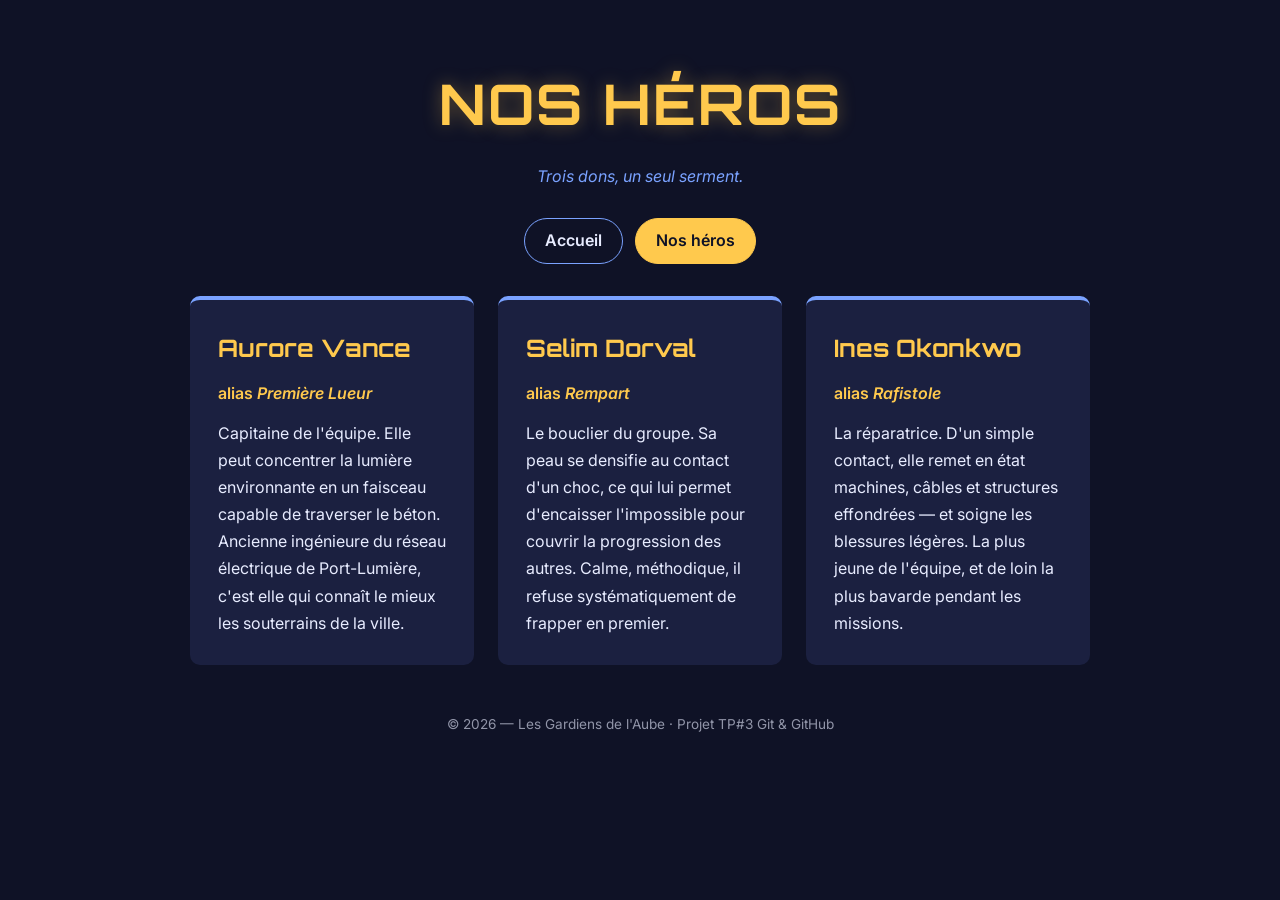
==== heroes.html @ 4a588823 "Changement fichier heroes.html" ====
<!DOCTYPE html>
<html lang="fr">
<head>
  <meta charset="UTF-8">
  <meta name="viewport" content="width=device-width, initial-scale=1.0">
  <title>Les Gardiens de l'Aube — Nos héros</title>
  <link rel="stylesheet" href="style.css">
</head>
<body>

  <header class="hero-banner">
    <h1 class="titre-principal">Nos héros</h1>
    <p class="slogan">Trois dons, un seul serment.</p>

    <nav class="menu">
      <a href="index.html">Accueil</a>
      <a href="heroes.html" class="actif">Nos héros</a>
    </nav>
  </header>

  <main class="grille-heros">

    <article class="carte-heros">
      <h2>Aurore Vance</h2>
      <p class="alias">alias <em>Première Lueur</em></p>
      <p>
        Capitaine de l'équipe. Elle peut concentrer la lumière environnante en un
        faisceau capable de traverser le béton. Ancienne ingénieure du réseau
        électrique de Port-Lumière, c'est elle qui connaît le mieux les souterrains
        de la ville.
      </p>
    </article>

    <article class="carte-heros">
      <h2>Selim Dorval</h2>
      <p class="alias">alias <em>Rempart</em></p>
      <p>
        Le bouclier du groupe. Sa peau se densifie au contact d'un choc, ce qui lui
        permet d'encaisser l'impossible pour couvrir la progression des autres.
        Calme, méthodique, il refuse systématiquement de frapper en premier.
      </p>
    </article>

    <article class="carte-heros">
      <h2>Ines Okonkwo</h2>
      <p class="alias">alias <em>Rafistole</em></p>
      <p>
        La réparatrice. D'un simple contact, elle remet en état machines, câbles et
        structures effondrées — et soigne les blessures légères. La plus jeune de
        l'équipe, et de loin la plus bavarde pendant les missions.
      </p>
    </article>

  </main>

  <footer>
    <p>© 2026 — Les Gardiens de l'Aube · Projet TP#3 Git &amp; GitHub</p>
  </footer>

</body>
</html>
---- style.css ----
/* ===== Police personnalisée ===== */
@import url('https://fonts.googleapis.com/css2?family=Orbitron:wght@600;800&family=Inter:wght@400;600&display=swap');

/* ===== Variables ===== */
:root {
  --fond: #0f1226;
  --fond-carte: #1b2040;
  --texte: #e8ecff;
  --accent: #ffc94d;
  --accent-doux: #7aa2ff;
}

/* ===== Base ===== */
* {
  box-sizing: border-box;
  margin: 0;
  padding: 0;
}

body {
  background-color: var(--fond);   /* couleur de fond */
  color: var(--texte);             /* couleur du texte */
  font-family: 'Inter', Arial, sans-serif;
  line-height: 1.7;
  padding: 0 1.5rem 3rem;
}

/* ===== En-tête / titre mis en valeur ===== */
.hero-banner {
  text-align: center;
  padding: 3.5rem 1rem 2rem;
}

.titre-principal {
  font-family: 'Orbitron', sans-serif;
  font-size: clamp(2rem, 7vw, 3.5rem);
  letter-spacing: 2px;
  text-transform: uppercase;
  color: var(--accent);
  text-shadow: 0 0 18px rgba(255, 201, 77, 0.35);
}

.slogan {
  margin-top: 0.75rem;
  font-style: italic;
  color: var(--accent-doux);
}

/* ===== Menu de navigation ===== */
.menu {
  margin-top: 1.75rem;
  display: flex;
  justify-content: center;
  gap: 0.75rem;
  flex-wrap: wrap;
}

.menu a {
  color: var(--texte);
  text-decoration: none;
  font-weight: 600;
  padding: 0.5rem 1.25rem;
  border: 1px solid var(--accent-doux);
  border-radius: 999px;
  transition: background-color 0.2s, color 0.2s;
}

.menu a:hover,
.menu a.actif {
  background-color: var(--accent);
  border-color: var(--accent);
  color: var(--fond);
}

/* ===== Contenu ===== */
main {
  max-width: 900px;
  margin: 0 auto;
}

h2 {
  font-family: 'Orbitron', sans-serif;
  color: var(--accent);
  margin-bottom: 0.75rem;
}

section {
  background-color: var(--fond-carte);
  border-left: 4px solid var(--accent);
  border-radius: 10px;
  padding: 1.75rem;
  margin-bottom: 1.5rem;
}

section p + p {
  margin-top: 1rem;
}

ul {
  list-style: none;
  margin-top: 0.5rem;
}

li::before {
  content: "▹ ";
  color: var(--accent-doux);
}

.appel {
  margin-top: 1.25rem;
}

a {
  color: var(--accent-doux);
}

/* ===== Page héros ===== */
.grille-heros {
  display: grid;
  gap: 1.5rem;
  grid-template-columns: repeat(auto-fit, minmax(260px, 1fr));
}

.carte-heros {
  background-color: var(--fond-carte);
  border-radius: 10px;
  padding: 1.75rem;
  border-top: 4px solid var(--accent-doux);
  transition: transform 0.2s;
}

.carte-heros:hover {
  transform: translateY(-5px);
}

.alias {
  color: var(--accent);
  font-weight: 600;
  margin-bottom: 0.75rem;
}

/* ===== Pied de page ===== */
footer {
  text-align: center;
  margin-top: 3rem;
  font-size: 0.85rem;
  opacity: 0.6;
}
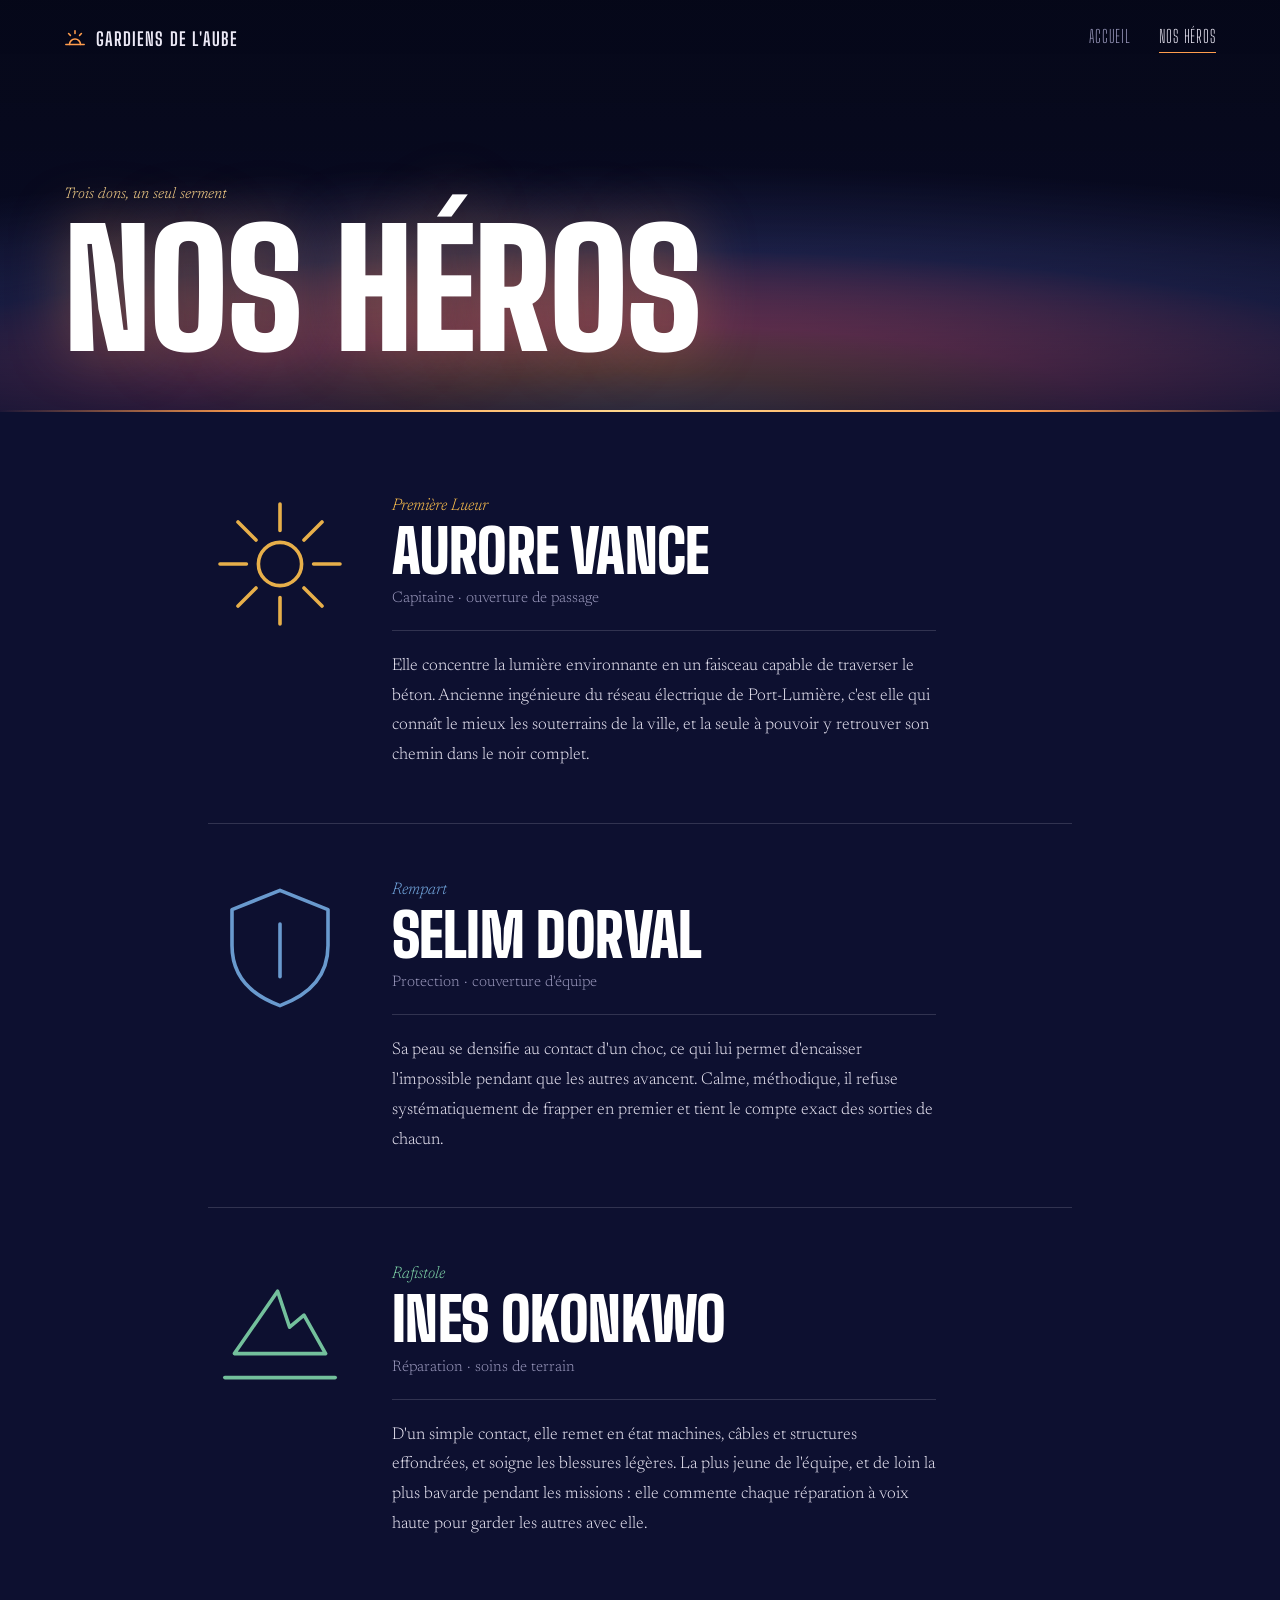
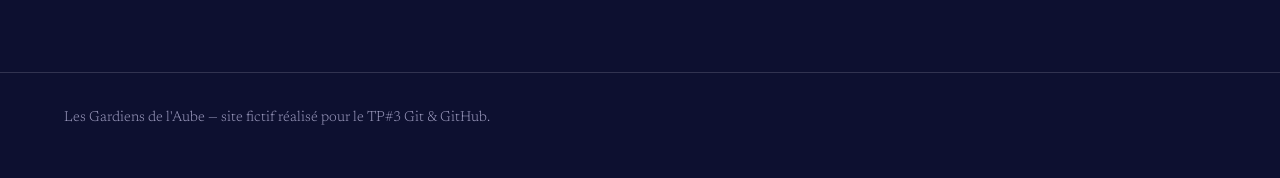
==== commit 93ed330d: "finition du projet" ====
--- a/heroes.html
+++ b/heroes.html
@@ -3,58 +3,106 @@
 <head>
   <meta charset="UTF-8">
   <meta name="viewport" content="width=device-width, initial-scale=1.0">
-  <title>Les Gardiens de l'Aube — Nos héros</title>
+  <title>Nos héros — Les Gardiens de l'Aube</title>
   <link rel="stylesheet" href="style.css">
 </head>
 <body>
 
-  <header class="hero-banner">
-    <h1 class="titre-principal">Nos héros</h1>
-    <p class="slogan">Trois dons, un seul serment.</p>
+  <!-- ===== Barre de navigation ===== -->
+  <nav class="nav">
+    <a class="nav__marque" href="index.html">
+      <svg viewBox="0 0 24 24" aria-hidden="true" focusable="false">
+        <path d="M2 18h20" />
+        <path d="M12 18a6 6 0 0 1 12 0" transform="translate(-6 0)" />
+        <path d="M12 3v3M5 6l2 2M19 6l-2 2" />
+      </svg>
+      Gardiens de l'Aube
+    </a>
+    <ul class="nav__liens">
+      <li><a href="index.html">Accueil</a></li>
+      <li><a href="heroes.html" aria-current="page">Nos héros</a></li>
+    </ul>
+  </nav>
 
-    <nav class="menu">
-      <a href="index.html">Accueil</a>
-      <a href="heroes.html" class="actif">Nos héros</a>
-    </nav>
+  <header class="horizon horizon--court">
+    <div class="horizon__ciel"></div>
+    <div class="horizon__contenu">
+      <p class="horizon__lieu">Trois dons, un seul serment</p>
+      <h1 class="titre">Nos héros</h1>
+    </div>
+    <div class="horizon__ligne"></div>
   </header>
 
-  <main class="grille-heros">
+  <main class="equipe">
 
-    <article class="carte-heros">
-      <h2>Aurore Vance</h2>
-      <p class="alias">alias <em>Première Lueur</em></p>
-      <p>
-        Capitaine de l'équipe. Elle peut concentrer la lumière environnante en un
-        faisceau capable de traverser le béton. Ancienne ingénieure du réseau
-        électrique de Port-Lumière, c'est elle qui connaît le mieux les souterrains
-        de la ville.
-      </p>
+    <!-- ===== Aurore Vance ===== -->
+    <article class="fiche" style="--signature:#ffc14d">
+      <div class="fiche__sigle">
+        <svg viewBox="0 0 120 120" aria-hidden="true" focusable="false">
+          <circle cx="60" cy="60" r="18" />
+          <path d="M60 10v22M60 88v22M10 60h22M88 60h22M25 25l15 15M95 95L80 80M95 25L80 40M25 95l15-15" />
+        </svg>
+      </div>
+      <div class="fiche__texte">
+        <p class="fiche__alias">Première Lueur</p>
+        <h2 class="fiche__nom">Aurore Vance</h2>
+        <p class="fiche__role">Capitaine · ouverture de passage</p>
+        <p>
+          Elle concentre la lumière environnante en un faisceau capable de
+          traverser le béton. Ancienne ingénieure du réseau électrique de
+          Port-Lumière, c'est elle qui connaît le mieux les souterrains de la
+          ville, et la seule à pouvoir y retrouver son chemin dans le noir
+          complet.
+        </p>
+      </div>
     </article>
 
-    <article class="carte-heros">
-      <h2>Selim Dorval</h2>
-      <p class="alias">alias <em>Rempart</em></p>
-      <p>
-        Le bouclier du groupe. Sa peau se densifie au contact d'un choc, ce qui lui
-        permet d'encaisser l'impossible pour couvrir la progression des autres.
-        Calme, méthodique, il refuse systématiquement de frapper en premier.
-      </p>
+    <!-- ===== Selim Dorval ===== -->
+    <article class="fiche" style="--signature:#74a9e0">
+      <div class="fiche__sigle">
+        <svg viewBox="0 0 120 120" aria-hidden="true" focusable="false">
+          <path d="M60 12l40 16v30c0 28-18 42-40 50-22-8-40-22-40-50V28z" />
+          <path d="M60 40v44" />
+        </svg>
+      </div>
+      <div class="fiche__texte">
+        <p class="fiche__alias">Rempart</p>
+        <h2 class="fiche__nom">Selim Dorval</h2>
+        <p class="fiche__role">Protection · couverture d'équipe</p>
+        <p>
+          Sa peau se densifie au contact d'un choc, ce qui lui permet d'encaisser
+          l'impossible pendant que les autres avancent. Calme, méthodique,
+          il refuse systématiquement de frapper en premier et tient le compte
+          exact des sorties de chacun.
+        </p>
+      </div>
     </article>
 
-    <article class="carte-heros">
-      <h2>Ines Okonkwo</h2>
-      <p class="alias">alias <em>Rafistole</em></p>
-      <p>
-        La réparatrice. D'un simple contact, elle remet en état machines, câbles et
-        structures effondrées — et soigne les blessures légères. La plus jeune de
-        l'équipe, et de loin la plus bavarde pendant les missions.
-      </p>
+    <!-- ===== Ines Okonkwo ===== -->
+    <article class="fiche" style="--signature:#7fd4a8">
+      <div class="fiche__sigle">
+        <svg viewBox="0 0 120 120" aria-hidden="true" focusable="false">
+          <path d="M22 78L58 26l10 30 12-10 18 32z" />
+          <path d="M14 98h92" />
+        </svg>
+      </div>
+      <div class="fiche__texte">
+        <p class="fiche__alias">Rafistole</p>
+        <h2 class="fiche__nom">Ines Okonkwo</h2>
+        <p class="fiche__role">Réparation · soins de terrain</p>
+        <p>
+          D'un simple contact, elle remet en état machines, câbles et structures
+          effondrées, et soigne les blessures légères. La plus jeune de l'équipe,
+          et de loin la plus bavarde pendant les missions : elle commente chaque
+          réparation à voix haute pour garder les autres avec elle.
+        </p>
+      </div>
     </article>
 
   </main>
 
-  <footer>
-    <p>© 2026 — Les Gardiens de l'Aube · Projet TP#3 Git &amp; GitHub</p>
+  <footer class="pied">
+    <p>Les Gardiens de l'Aube — site fictif réalisé pour le TP#3 Git &amp; GitHub.</p>
   </footer>
 
 </body>
--- a/style.css
+++ b/style.css
@@ -1,148 +1,403 @@
-/* ===== Police personnalisée ===== */
-@import url('https://fonts.googleapis.com/css2?family=Orbitron:wght@600;800&family=Inter:wght@400;600&display=swap');
-
-/* ===== Variables ===== */
+/* =========================================================
+   Les Gardiens de l'Aube — feuille de style
+   Direction : l'horizon, le moment où la nuit bascule
+   ========================================================= */
+
+/* ----- Polices personnalisées (Google Fonts) ----- */
+@import url('https://fonts.googleapis.com/css2?family=Big+Shoulders+Display:wght@500;700;900&family=Newsreader:ital,opsz,wght@0,6..72,300;0,6..72,400;1,6..72,300&display=swap');
+
+/* ----- Jetons de couleur ----- */
 :root {
-  --fond: #0f1226;
-  --fond-carte: #1b2040;
-  --texte: #e8ecff;
-  --accent: #ffc94d;
-  --accent-doux: #7aa2ff;
-}
-
-/* ===== Base ===== */
-* {
-  box-sizing: border-box;
-  margin: 0;
-  padding: 0;
-}
+  --nuit:        #0d1030;  /* couleur de fond principale */
+  --nuit-haute:  #060818;
+  --brume:       #272c56;
+  --horizon:     #ff9d4d;
+  --lueur:       #ffd98f;
+  --braise:      #e2607a;
+  --texte:       #ece9f6;  /* couleur du texte */
+  --texte-doux:  #9b99bd;
+  --filet:       rgba(236, 233, 246, .16);
+
+  --colonne: 34rem;         /* largeur de lecture : < 80 caractères */
+}
+
+/* ----- Base ----- */
+*, *::before, *::after { box-sizing: border-box; }
 
 body {
-  background-color: var(--fond);   /* couleur de fond */
-  color: var(--texte);             /* couleur du texte */
-  font-family: 'Inter', Arial, sans-serif;
-  line-height: 1.7;
-  padding: 0 1.5rem 3rem;
-}
-
-/* ===== En-tête / titre mis en valeur ===== */
-.hero-banner {
-  text-align: center;
-  padding: 3.5rem 1rem 2rem;
-}
-
-.titre-principal {
-  font-family: 'Orbitron', sans-serif;
-  font-size: clamp(2rem, 7vw, 3.5rem);
-  letter-spacing: 2px;
-  text-transform: uppercase;
-  color: var(--accent);
-  text-shadow: 0 0 18px rgba(255, 201, 77, 0.35);
-}
-
-.slogan {
-  margin-top: 0.75rem;
-  font-style: italic;
-  color: var(--accent-doux);
-}
-
-/* ===== Menu de navigation ===== */
-.menu {
-  margin-top: 1.75rem;
+  margin: 0;
+  background: var(--nuit);
+  color: var(--texte);
+  font-family: 'Newsreader', Georgia, serif;
+  font-size: 1.0625rem;
+  font-weight: 300;
+  line-height: 1.75;
+  -webkit-font-smoothing: antialiased;
+}
+
+p { margin: 0 0 1.1em; }
+
+a { color: var(--lueur); }
+
+:focus-visible {
+  outline: 2px solid var(--horizon);
+  outline-offset: 3px;
+}
+
+/* =========================================================
+   Navigation
+   ========================================================= */
+.nav {
+  position: relative;
+  z-index: 3;
   display: flex;
-  justify-content: center;
-  gap: 0.75rem;
+  align-items: center;
+  justify-content: space-between;
+  gap: 1rem;
   flex-wrap: wrap;
-}
-
-.menu a {
+  padding: 1.4rem clamp(1.25rem, 5vw, 4rem);
+}
+
+.nav__marque {
+  display: inline-flex;
+  align-items: center;
+  gap: .6rem;
+  font-family: 'Big Shoulders Display', sans-serif;
+  font-weight: 700;
+  font-size: 1.15rem;
+  letter-spacing: .06em;
+  text-transform: uppercase;
   color: var(--texte);
   text-decoration: none;
-  font-weight: 600;
-  padding: 0.5rem 1.25rem;
-  border: 1px solid var(--accent-doux);
-  border-radius: 999px;
-  transition: background-color 0.2s, color 0.2s;
-}
-
-.menu a:hover,
-.menu a.actif {
-  background-color: var(--accent);
-  border-color: var(--accent);
-  color: var(--fond);
-}
-
-/* ===== Contenu ===== */
+}
+
+.nav__marque svg {
+  width: 22px;
+  height: 22px;
+  fill: none;
+  stroke: var(--horizon);
+  stroke-width: 1.7;
+  stroke-linecap: round;
+}
+
+.nav__liens {
+  display: flex;
+  gap: 1.75rem;
+  margin: 0;
+  padding: 0;
+  list-style: none;
+}
+
+.nav__liens a {
+  position: relative;
+  padding-bottom: .35rem;
+  font-family: 'Big Shoulders Display', sans-serif;
+  font-size: 1.1rem;
+  letter-spacing: .05em;
+  text-transform: uppercase;
+  color: var(--texte-doux);
+  text-decoration: none;
+  transition: color .25s;
+}
+
+.nav__liens a::after {
+  content: "";
+  position: absolute;
+  left: 0;
+  bottom: 0;
+  width: 100%;
+  height: 1px;
+  background: var(--horizon);
+  transform: scaleX(0);
+  transform-origin: left;
+  transition: transform .3s;
+}
+
+.nav__liens a:hover,
+.nav__liens a[aria-current] { color: var(--texte); }
+.nav__liens a:hover::after,
+.nav__liens a[aria-current]::after { transform: scaleX(1); }
+
+/* =========================================================
+   Horizon — le titre posé sur la ligne de lumière
+   ========================================================= */
+.horizon {
+  position: relative;
+  display: flex;
+  align-items: flex-end;
+  min-height: 78vh;
+  padding: 6rem clamp(1.25rem, 5vw, 4rem) 3.5rem;
+  margin-top: -5rem;
+  overflow: hidden;
+}
+
+.horizon--court { min-height: 46vh; }
+
+/* dégradé nuit -> première lueur */
+.horizon__ciel {
+  position: absolute;
+  inset: 0;
+  background:
+    radial-gradient(120% 70% at 50% 100%,
+      var(--lueur) 0%,
+      var(--horizon) 14%,
+      var(--braise) 30%,
+      var(--brume) 56%,
+      var(--nuit-haute) 85%);
+  opacity: .9;
+  transform-origin: bottom center;
+  animation: lever 1.6s cubic-bezier(.22,.8,.3,1) both;
+}
+
+/* voile sombre pour garder le texte lisible */
+.horizon::before {
+  content: "";
+  position: absolute;
+  inset: 0;
+  background: linear-gradient(to top,
+    rgba(13,16,48,.86) 0%,
+    rgba(13,16,48,.35) 40%,
+    rgba(6,8,24,.55) 100%);
+  z-index: 1;
+}
+
+.horizon__contenu {
+  position: relative;
+  z-index: 2;
+  width: 100%;
+}
+
+.horizon__ligne {
+  position: absolute;
+  left: 0;
+  right: 0;
+  bottom: 0;
+  height: 2px;
+  z-index: 2;
+  background: linear-gradient(to right,
+    transparent, var(--horizon) 20%, var(--lueur) 50%, var(--horizon) 80%, transparent);
+}
+
+.horizon__lieu {
+  margin: 0 0 1rem;
+  font-size: .95rem;
+  font-style: italic;
+  color: var(--lueur);
+}
+
+/* ----- Titre mis en valeur ----- */
+.titre {
+  margin: 0;
+  font-family: 'Big Shoulders Display', sans-serif;
+  font-weight: 900;
+  font-size: clamp(3.5rem, 13vw, 10rem);
+  line-height: .82;
+  letter-spacing: -.01em;
+  text-transform: uppercase;
+  color: #fff;
+  text-shadow: 0 0 60px rgba(255, 157, 77, .35);
+}
+
+.slogan {
+  max-width: 30rem;
+  margin: 1.5rem 0 0;
+  font-size: clamp(1.05rem, 2.4vw, 1.4rem);
+  font-style: italic;
+  color: var(--texte);
+}
+
+@keyframes lever {
+  from { transform: translateY(14%) scaleY(1.12); opacity: 0; }
+  to   { transform: none; opacity: .9; }
+}
+
+/* =========================================================
+   Contenu courant
+   ========================================================= */
 main {
-  max-width: 900px;
+  padding: 0 clamp(1.25rem, 5vw, 4rem);
+}
+
+h2 {
+  font-family: 'Big Shoulders Display', sans-serif;
+  font-weight: 700;
+  font-size: 1.5rem;
+  letter-spacing: .08em;
+  text-transform: uppercase;
+  color: var(--horizon);
+  margin: 0 0 1.5rem;
+}
+
+/* ----- Le serment ----- */
+.serment {
+  max-width: var(--colonne);
+  padding: 5rem 0 4rem;
+}
+
+.serment__ouverture {
+  font-size: clamp(1.35rem, 3.2vw, 1.85rem);
+  line-height: 1.45;
+  color: #fff;
+  margin-bottom: 1.6em;
+}
+
+.serment p:not(.serment__ouverture) { color: var(--texte-doux); }
+
+/* ----- Bilan chiffré ----- */
+.bilan {
+  padding: 3rem 0 4.5rem;
+  border-top: 1px solid var(--filet);
+}
+
+.bilan__liste {
+  display: grid;
+  grid-template-columns: repeat(auto-fit, minmax(11rem, 1fr));
+  gap: 2.5rem 3rem;
+  margin: 0;
+}
+
+.bilan__liste div {
+  border-left: 1px solid var(--filet);
+  padding-left: 1.25rem;
+}
+
+.bilan__liste dt {
+  font-size: .9rem;
+  color: var(--texte-doux);
+}
+
+.bilan__liste dd {
+  margin: .2rem 0 0;
+  font-family: 'Big Shoulders Display', sans-serif;
+  font-weight: 700;
+  font-size: 3.5rem;
+  line-height: 1;
+  color: var(--lueur);
+}
+
+/* ----- Renvoi ----- */
+.renvoi {
+  display: flex;
+  align-items: center;
+  justify-content: space-between;
+  flex-wrap: wrap;
+  gap: 1.5rem;
+  padding: 2.5rem 0 5rem;
+  border-top: 1px solid var(--filet);
+}
+
+.renvoi p {
+  margin: 0;
+  font-size: 1.3rem;
+  font-style: italic;
+  color: var(--texte-doux);
+}
+
+.bouton {
+  font-family: 'Big Shoulders Display', sans-serif;
+  font-weight: 700;
+  font-size: 1.15rem;
+  letter-spacing: .08em;
+  text-transform: uppercase;
+  color: var(--nuit);
+  background: var(--horizon);
+  text-decoration: none;
+  padding: .7rem 2rem;
+  transition: background .25s, color .25s;
+}
+
+.bouton:hover { background: var(--lueur); }
+
+/* =========================================================
+   Fiches héros
+   ========================================================= */
+.equipe {
+  max-width: 62rem;
   margin: 0 auto;
-}
-
-h2 {
-  font-family: 'Orbitron', sans-serif;
-  color: var(--accent);
-  margin-bottom: 0.75rem;
-}
-
-section {
-  background-color: var(--fond-carte);
-  border-left: 4px solid var(--accent);
-  border-radius: 10px;
-  padding: 1.75rem;
-  margin-bottom: 1.5rem;
-}
-
-section p + p {
-  margin-top: 1rem;
-}
-
-ul {
-  list-style: none;
-  margin-top: 0.5rem;
-}
-
-li::before {
-  content: "▹ ";
-  color: var(--accent-doux);
-}
-
-.appel {
-  margin-top: 1.25rem;
-}
-
-a {
-  color: var(--accent-doux);
-}
-
-/* ===== Page héros ===== */
-.grille-heros {
+  padding-top: 4rem;
+  padding-bottom: 5rem;
+}
+
+.fiche {
   display: grid;
-  gap: 1.5rem;
-  grid-template-columns: repeat(auto-fit, minmax(260px, 1fr));
-}
-
-.carte-heros {
-  background-color: var(--fond-carte);
-  border-radius: 10px;
-  padding: 1.75rem;
-  border-top: 4px solid var(--accent-doux);
-  transition: transform 0.2s;
-}
-
-.carte-heros:hover {
-  transform: translateY(-5px);
-}
-
-.alias {
-  color: var(--accent);
-  font-weight: 600;
-  margin-bottom: 0.75rem;
-}
-
-/* ===== Pied de page ===== */
-footer {
-  text-align: center;
-  margin-top: 3rem;
-  font-size: 0.85rem;
-  opacity: 0.6;
-}
+  grid-template-columns: 9rem 1fr;
+  gap: 2.5rem;
+  padding: 3.25rem 0;
+  border-top: 1px solid var(--filet);
+}
+
+.fiche:first-child { border-top: 0; padding-top: 1rem; }
+
+.fiche__sigle svg {
+  width: 100%;
+  height: auto;
+  fill: none;
+  stroke: var(--signature);
+  stroke-width: 3;
+  stroke-linecap: round;
+  stroke-linejoin: round;
+  opacity: .9;
+}
+
+.fiche__texte { max-width: var(--colonne); }
+
+.fiche__alias {
+  margin: 0;
+  font-size: 1.05rem;
+  font-style: italic;
+  color: var(--signature);
+}
+
+.fiche__nom {
+  margin: .1rem 0 .4rem;
+  font-family: 'Big Shoulders Display', sans-serif;
+  font-weight: 900;
+  font-size: clamp(2.4rem, 6vw, 3.75rem);
+  line-height: .95;
+  letter-spacing: -.01em;
+  text-transform: uppercase;
+  color: #fff;
+}
+
+.fiche__role {
+  margin: 0 0 1.3rem;
+  padding-bottom: 1.1rem;
+  border-bottom: 1px solid var(--filet);
+  font-size: .95rem;
+  color: var(--texte-doux);
+}
+
+.fiche__texte p:last-child { margin-bottom: 0; }
+
+/* =========================================================
+   Pied de page
+   ========================================================= */
+.pied {
+  padding: 2rem clamp(1.25rem, 5vw, 4rem) 3rem;
+  border-top: 1px solid var(--filet);
+  font-size: .9rem;
+  color: var(--texte-doux);
+}
+
+.pied p { margin: 0; }
+
+/* =========================================================
+   Petits écrans
+   ========================================================= */
+@media (max-width: 640px) {
+  .horizon { min-height: 70vh; }
+
+  .fiche {
+    grid-template-columns: 1fr;
+    gap: 1.5rem;
+  }
+
+  .fiche__sigle svg { width: 5.5rem; }
+
+  .bilan__liste dd { font-size: 2.75rem; }
+}
+
+/* ----- Accessibilité : animations réduites ----- */
+@media (prefers-reduced-motion: reduce) {
+  * { animation: none !important; transition: none !important; }
+}
